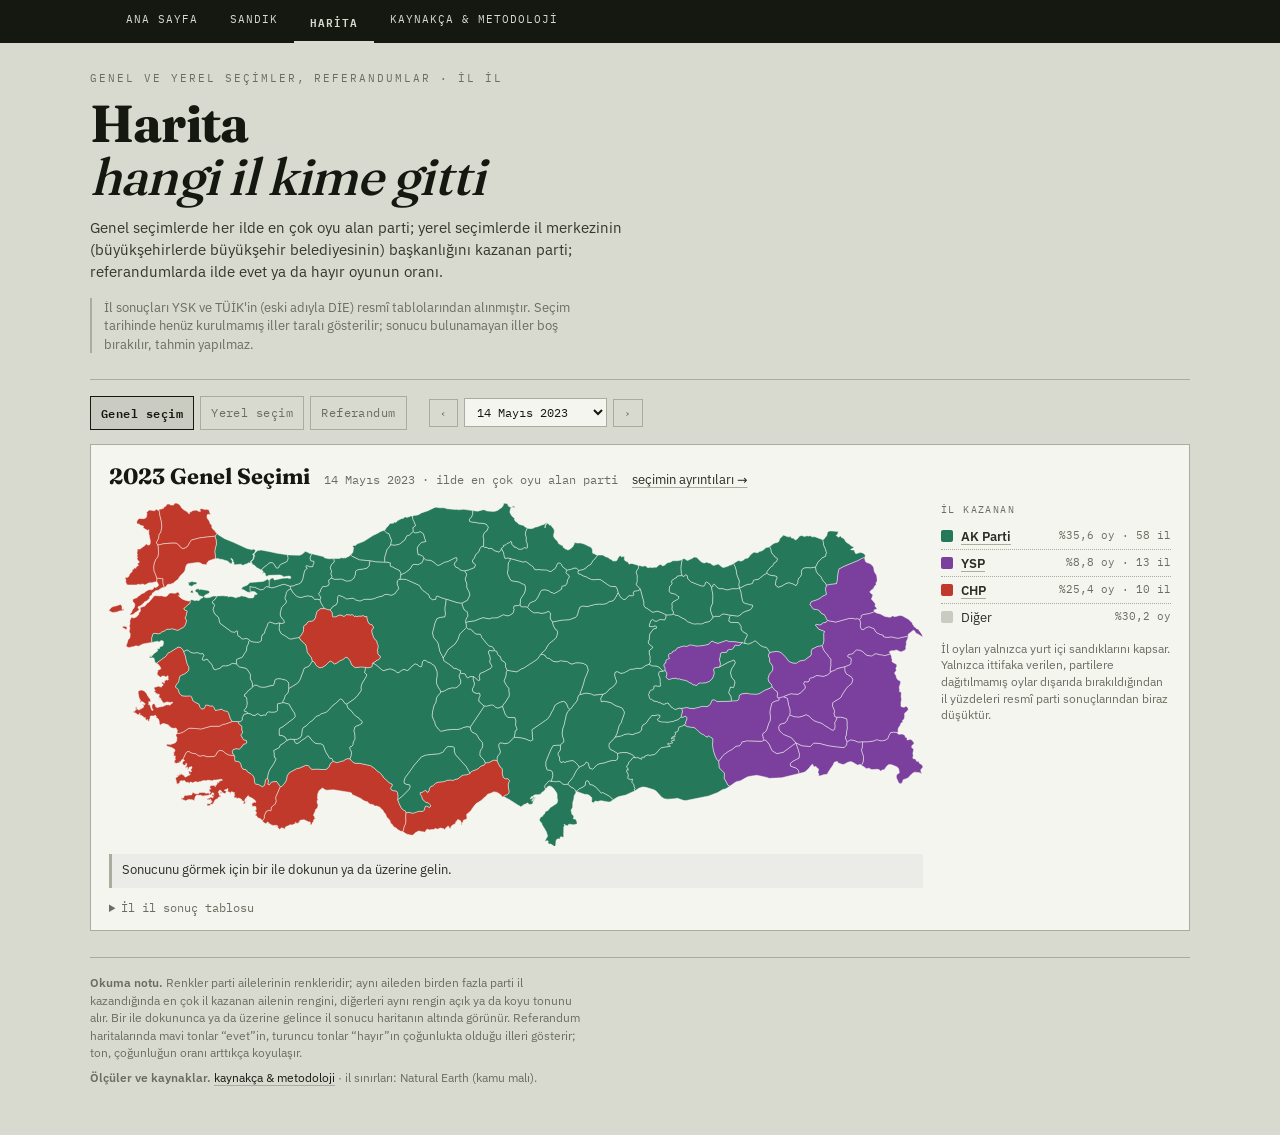
==== harita.html @ 006731db "Asıl sitenin kopyası (lizer20/soyagaci c0899a5) Deneme deposu: geliştirmeler önce burada denenir, on" ====
<!DOCTYPE html>
<html lang="tr">
<meta charset="utf-8">
<title>Harita — Türkiye Siyasi Partileri Soyağacı</title>
<meta name="viewport" content="width=device-width, initial-scale=1">
<meta name="description" content="Genel ve yerel seçimlerde hangi partinin hangi ilde birinci çıktığı, referandumlarda illerin evet ya da hayır dediği, Türkiye haritası üzerinde.">
<meta property="og:type" content="website">
<meta property="og:title" content="Harita — Türkiye Siyasi Partileri Soyağacı">
<meta property="og:description" content="Seçimlerde il il kazanan partiler, Türkiye haritası üzerinde.">
<meta property="og:locale" content="tr_TR">
<meta property="og:site_name" content="Türkiye Siyasi Partileri Soyağacı">
<meta property="og:url" content="https://emrebiltekin.me/soyagaci/harita.html">
<meta property="og:image" content="https://emrebiltekin.me/soyagaci/paylasim/kapak-harita.png">
<meta property="og:image:width" content="1200">
<meta property="og:image:height" content="630">
<meta property="og:image:alt" content="Türkiye haritası: illerde birinci çıkan partiler">
<meta name="twitter:card" content="summary_large_image">
<meta name="twitter:title" content="Harita — Türkiye Siyasi Partileri Soyağacı">
<meta name="twitter:description" content="Seçimlerde il il kazanan partiler, Türkiye haritası üzerinde.">
<meta name="twitter:image" content="https://emrebiltekin.me/soyagaci/paylasim/kapak-harita.png">
<link rel="canonical" href="https://emrebiltekin.me/soyagaci/harita.html">
<link rel="icon" href="paylasim/simge.svg" type="image/svg+xml">
<link rel="apple-touch-icon" href="paylasim/simge-180.png">
<meta name="theme-color" content="#151810">
<link rel="stylesheet" href="ortak.css">
<link rel="stylesheet" href="harita.css">

<nav class="ustmenu">
  <div class="ustmenu-ic">
    <a href="index.html" class="ustmenu-link">Ana sayfa</a>
    <a href="sandik.html" class="ustmenu-link">Sandık</a>
    <a href="harita.html" class="ustmenu-link aktif">Harita</a>
    <a href="kaynakca.html" class="ustmenu-link">Kaynakça<span class="uzun"> &amp; metodoloji</span></a>
  </div>
</nav>
<div class="wrap">
  <header>
    <div class="eyebrow">genel ve yerel seçimler, referandumlar · il il</div>
    <h1>Harita<br><em>hangi il kime gitti</em></h1>
    <p class="lede">Genel seçimlerde her ilde en çok oyu alan parti; yerel seçimlerde il merkezinin (büyükşehirlerde
      büyükşehir belediyesinin) başkanlığını kazanan parti; referandumlarda ilde evet ya da hayır oyunun oranı.</p>
    <p class="disclaimer">İl sonuçları YSK ve TÜİK'in (eski adıyla DİE) resmî tablolarından alınmıştır. Seçim tarihinde henüz
      kurulmamış iller taralı gösterilir; sonucu bulunamayan iller boş bırakılır, tahmin yapılmaz.</p>
  </header>

  <div class="araclar h-araclar">
    <div class="turlar" role="group" aria-label="Seçim türü">
      <button type="button" class="tur-dugme" data-tur="genel" aria-pressed="true">Genel seçim</button>
      <button type="button" class="tur-dugme" data-tur="yerel" aria-pressed="false">Yerel seçim</button>
      <button type="button" class="tur-dugme" data-tur="referandum" aria-pressed="false">Referandum</button>
    </div>
    <div class="h-secim">
      <button type="button" class="temizle-buton" id="hOnceki" aria-label="Önceki seçim">‹</button>
      <label class="gizli" for="hSecim">Seçim</label>
      <select id="hSecim"></select>
      <button type="button" class="temizle-buton" id="hSonraki" aria-label="Sonraki seçim">›</button>
    </div>
  </div>

  <section class="h-sahne" aria-live="polite">
    <div class="h-baslik" id="hBaslik"></div>
    <div class="h-duzen">
      <div><div class="h-cizim" id="hCizim"></div>
        <div class="h-secili" id="hSecili"></div></div>
      <div class="h-yan" id="hYan"></div>
    </div>
    <details class="h-ayrinti">
      <summary>İl il sonuç tablosu</summary>
      <div id="hTablo"></div>
    </details>
  </section>

  <footer>
    <p><b>Okuma notu.</b> Renkler parti ailelerinin renkleridir; aynı aileden birden fazla parti il
      kazandığında en çok il kazanan ailenin rengini, diğerleri aynı rengin açık ya da koyu tonunu alır.
      Bir ile dokununca ya da üzerine gelince il sonucu haritanın altında görünür. Referandum haritalarında mavi tonlar “evet”in, turuncu tonlar “hayır”ın çoğunlukta olduğu illeri gösterir; ton, çoğunluğun oranı arttıkça koyulaşır.</p>
    <p><b>Ölçüler ve kaynaklar.</b> <a href="kaynakca.html#harita">kaynakça &amp; metodoloji</a> ·
      il sınırları: Natural Earth (kamu malı).</p>
  </footer>
</div>

<script src="veri/partiler.js"></script>
<script src="veri/sandik.js"></script>
<script src="veri/iller.js"></script>
<script src="veri/il-sonuclari.js"></script>
<script src="ortak.js"></script>
<script src="sandik-mantik.js"></script>
<script src="harita-mantik.js"></script>
<script src="harita-sayfa.js"></script>
---- ortak.css ----
/* Türkiye Siyasi Partileri Soyağacı — ortak stiller (fontlar, tasarım tokenları, üst menü, temel tipografi). index.html ve kaynakca.html tarafından paylaşılır. */

  /* Yerel fontlar (Google Fonts'tan gomulu, harici istek yok). Latin-ext dilimleri Latin Extended-A'ya (U+0100-017F),
     değişken eksenler kullanılan kalınlık aralığına daraltıldı: Fraunces 500-700, Plex Sans 400-600 (araclar/font-incelt.py). */
  @font-face{
    font-family:"Fraunces";font-style:normal;font-weight:500 700;font-display:swap;
    src:url([data-uri]) format("woff2");
    unicode-range:U+0100-017F;
  }
  @font-face{
    font-family:"Fraunces";font-style:normal;font-weight:500 700;font-display:swap;
    src:url([data-uri]) format("woff2");
    unicode-range:U+0000-00FF, U+0131, U+0152-0153, U+02BB-02BC, U+02C6, U+02DA, U+02DC, U+0304, U+0308, U+0329, U+2000-206F, U+20AC, U+2122, U+2191, U+2193, U+2212, U+2215, U+FEFF, U+FFFD;
  }
  @font-face{
    font-family:"IBM Plex Mono";font-style:normal;font-weight:400;font-display:swap;
    src:url([data-uri]) format("woff2");
    unicode-range:U+0100-017F;
  }
  @font-face{
    font-family:"IBM Plex Mono";font-style:normal;font-weight:400;font-display:swap;
    src:url([data-uri]) format("woff2");
    unicode-range:U+0000-00FF, U+0131, U+0152-0153, U+02BB-02BC, U+02C6, U+02DA, U+02DC, U+0304, U+0308, U+0329, U+2000-206F, U+20AC, U+2122, U+2191, U+2193, U+2212, U+2215, U+FEFF, U+FFFD;
  }
  @font-face{
    font-family:"IBM Plex Mono";font-style:normal;font-weight:500;font-display:swap;
    src:url([data-uri]) format("woff2");
    unicode-range:U+0100-017F;
  }
  @font-face{
    font-family:"IBM Plex Mono";font-style:normal;font-weight:500;font-display:swap;
    src:url([data-uri]) format("woff2");
    unicode-range:U+0000-00FF, U+0131, U+0152-0153, U+02BB-02BC, U+02C6, U+02DA, U+02DC, U+0304, U+0308, U+0329, U+2000-206F, U+20AC, U+2122, U+2191, U+2193, U+2212, U+2215, U+FEFF, U+FFFD;
  }
  @font-face{
    font-family:"IBM Plex Mono";font-style:normal;font-weight:600;font-display:swap;
    src:url([data-uri]) format("woff2");
    unicode-range:U+0100-017F;
  }
  @font-face{
    font-family:"IBM Plex Mono";font-style:normal;font-weight:600;font-display:swap;
    src:url([data-uri]) format("woff2");
    unicode-range:U+0000-00FF, U+0131, U+0152-0153, U+02BB-02BC, U+02C6, U+02DA, U+02DC, U+0304, U+0308, U+0329, U+2000-206F, U+20AC, U+2122, U+2191, U+2193, U+2212, U+2215, U+FEFF, U+FFFD;
  }
  @font-face{
    font-family:"IBM Plex Sans";font-style:normal;font-weight:400 600;font-display:swap;
    src:url([data-uri]) format("woff2");
    unicode-range:U+0100-017F;
  }
  @font-face{
    font-family:"IBM Plex Sans";font-style:normal;font-weight:400 600;font-display:swap;
    src:url([data-uri]) format("woff2");
    unicode-range:U+0000-00FF, U+0131, U+0152-0153, U+02BB-02BC, U+02C6, U+02DA, U+02DC, U+0304, U+0308, U+0329, U+2000-206F, U+20AC, U+2122, U+2191, U+2193, U+2212, U+2215, U+FEFF, U+FFFD;
  }
  :root{
    --kagit:#D8DACF;
    --murekkep:#151810;
    --kart:#F5F5F0;
    --soluk:#6A6E60;
    --cizgi:#A9AD9E;

    /* Gelenek renkleri burada tanımlı değil: tek kaynak index.html içindeki AILE dizisidir.
       Kartlara ve panele --aile olarak JS ile yazılır, böylece renk ile veri ayrışmaz. */
  }

  *{box-sizing:border-box}
  body{margin:0}
  .wrap{
    background:var(--kagit);
    color:var(--murekkep);
    font-family:"IBM Plex Sans",system-ui,sans-serif;
    padding:28px 20px 40px;
    line-height:1.45;
  }

  header{max-width:1100px;margin:0 auto 26px}
  .eyebrow{
    font-family:"IBM Plex Mono",monospace;font-size:11px;letter-spacing:.18em;
    text-transform:uppercase;color:var(--soluk);margin-bottom:10px;
  }
  h1{
    font-family:"Fraunces",Georgia,serif;font-weight:700;
    font-size:clamp(30px,5.2vw,52px);line-height:1.02;margin:0 0 14px;
    letter-spacing:-.015em;
  }
  h1 em{font-style:italic;font-weight:500}
  .lede{max-width:62ch;font-size:15px;color:#33372B;margin:0 0 6px}
  .disclaimer{
    max-width:62ch;font-size:12.5px;color:var(--soluk);
    border-left:2px solid var(--cizgi);padding-left:12px;margin-top:16px;
  }

  /* ---------- üst menü ---------- */
  .ustmenu{background:var(--murekkep)}
  .ustmenu-ic{
    max-width:1100px;margin:0 auto;padding:0 20px;
    display:flex;flex-wrap:wrap;
  }
  .ustmenu-link{
    font-family:"IBM Plex Mono",monospace;font-size:11px;letter-spacing:.09em;
    text-transform:uppercase;color:var(--kagit);text-decoration:none;
    padding:12px 16px 10px;border-bottom:2px solid transparent;
  }
  .ustmenu-link:hover{border-bottom-color:rgba(216,218,207,.4)}
  .ustmenu-link.aktif{border-bottom-color:var(--kagit);font-weight:600}
  .ustmenu-link:focus-visible{outline:2px solid var(--kagit);outline-offset:-2px}

  /* ---------- footer ---------- */
  footer{
    max-width:1100px;margin:26px auto 0;padding-top:16px;border-top:1px solid var(--cizgi);
    font-size:12px;color:var(--soluk);
  }
  footer p{margin:0 0 8px;max-width:70ch}
  footer a{color:var(--murekkep);text-underline-offset:3px;text-decoration-color:var(--cizgi)}
  footer a:hover{text-decoration-color:currentColor}

  /* ---------- ortak bileşenler: dönem bandı, kart kutusu, rozet, açıklama paneli ---------- */
  .araclar{
    max-width:1100px;margin:18px auto 0;padding-top:16px;border-top:1px solid var(--cizgi);
    display:flex;flex-wrap:wrap;align-items:center;gap:14px 22px;
  }
  .yil-filtre{
    display:flex;align-items:center;gap:9px;font-family:"IBM Plex Mono",monospace;
    font-size:11px;color:var(--soluk);letter-spacing:.06em;
  }
  .yil-filtre input[type=range]{width:170px;accent-color:var(--murekkep)}
  .yil-deger{font-weight:600;color:var(--murekkep);min-width:32px;display:inline-block}
  /* arama kutusu (Soyağacı ve Sandık) */
  .ara-kutu{
    font-family:"IBM Plex Sans",sans-serif;font-size:13px;color:var(--murekkep);
    background:var(--kart);border:1px solid var(--cizgi);padding:7px 10px;
    width:330px;max-width:60vw;
  }
  .ara-kutu::placeholder{color:var(--soluk)}
  .ara-kutu:focus-visible{outline:2px solid var(--murekkep);outline-offset:1px}

  /* tür düğmeleri (Sandık ve Harita) */
  .turlar{display:flex;flex-wrap:wrap;gap:6px}
  .tur-dugme{
    font-family:"IBM Plex Mono",monospace;font-size:11.5px;letter-spacing:.04em;
    padding:6px 10px;border:1px solid var(--cizgi);background:none;color:var(--soluk);cursor:pointer;
    transition:background .12s,color .12s,border-color .12s;
  }
  .tur-dugme:hover{border-color:var(--murekkep);color:var(--murekkep)}
  .tur-dugme[aria-pressed="true"]{border-color:var(--murekkep);color:var(--murekkep);background:rgba(21,24,16,.07);font-weight:600}
  .tur-dugme:focus-visible{outline:2px solid var(--murekkep);outline-offset:2px}
  .temizle-buton{
    font-family:"IBM Plex Mono",monospace;font-size:11px;letter-spacing:.05em;color:var(--soluk);
    background:none;border:1px solid var(--cizgi);padding:6px 10px;cursor:pointer;
  }
  .temizle-buton:hover{background:var(--murekkep);color:var(--kagit);border-color:var(--murekkep)}
  .temizle-buton.aktif{color:var(--murekkep);border-color:var(--murekkep);font-weight:600}
  .temizle-buton.aktif:hover{color:var(--kagit)}
  .temizle-buton:focus-visible{outline:2px solid var(--murekkep);outline-offset:2px}

  .banner{
    position:relative;z-index:1;
    background:var(--murekkep);color:var(--kagit);
    display:flex;align-items:baseline;gap:14px;flex-wrap:wrap;
    padding:7px 14px;margin:0 0 14px;
  }
  .banner .yil{font-family:"IBM Plex Mono",monospace;font-weight:600;font-size:12px;letter-spacing:.1em}
  .banner .ad{font-family:"Fraunces",serif;font-size:14px;font-style:italic;opacity:.85}
  .banner:not(.kesinti){cursor:pointer}
  .banner:not(.kesinti):focus-visible{outline:2px solid var(--kagit);outline-offset:-3px}
  .banner .ok{
    display:inline-block;margin-left:auto;font-family:"IBM Plex Mono",monospace;
    font-size:14px;line-height:1;
  }
  .banner.kesinti .ok{display:none}
  .banner.kesinti{background:#7A1509}
  .banner.kesinti .ad{opacity:1;font-style:normal;font-weight:600;font-family:"IBM Plex Sans",sans-serif;font-size:12.5px}

  .satir.kapali{display:none}

  .kart{
    background:var(--kart);
    border:1px solid var(--cizgi);
    border-left:4px solid var(--aile);
    padding:9px 11px 10px;
    position:relative;
    transition:box-shadow .18s, transform .18s, opacity .18s;
  }

  .rozet{
    font-family:"IBM Plex Mono",monospace;font-size:9px;font-weight:600;
    letter-spacing:.07em;text-transform:uppercase;
    padding:1px 5px;border:1px solid currentColor;white-space:nowrap;
  }
  .r-kapatildi{color:#7A1509}
  .r-faal{color:#25795A}
  .r-katildi{color:#5C5F52}

  .kart{cursor:pointer}
  .kart:hover{transform:translateY(-2px);box-shadow:0 4px 0 rgba(21,24,16,.18)}
  .kart:focus-visible{outline:2px solid var(--murekkep);outline-offset:2px}

  /* ---------- açıklama paneli ---------- */
  #perde{
    position:fixed;inset:0;background:rgba(21,24,16,.35);
    opacity:0;pointer-events:none;transition:opacity .22s;z-index:40;
  }
  #perde.acik{opacity:1;pointer-events:auto}

  #panel{
    position:fixed;top:0;right:0;bottom:0;width:min(420px,100%);
    background:var(--kart);border-left:6px solid var(--aile,#151810);
    z-index:50;overflow-y:auto;padding:26px 24px 40px;
    transform:translateX(102%);transition:transform .26s cubic-bezier(.4,0,.2,1);
    box-shadow:-6px 0 0 rgba(21,24,16,.12);
  }
  #panel.acik{transform:translateX(0)}

  #kapat{
    position:absolute;top:16px;right:18px;background:none;border:1px solid var(--cizgi);
    color:var(--soluk);font-family:"IBM Plex Mono",monospace;font-size:13px;
    width:30px;height:30px;cursor:pointer;line-height:1;
  }
  #kapat:hover{background:var(--murekkep);color:var(--kagit);border-color:var(--murekkep)}

  #panel .p-kisa{
    font-family:"Fraunces",serif;font-weight:700;font-size:30px;line-height:1.05;
    color:var(--aile);margin:0 0 6px;letter-spacing:-.02em;padding-right:40px;
  }
  #panel .p-ad{font-size:14px;color:#2A2E22;margin-bottom:14px;padding-right:30px}
  #panel .p-meta{
    font-family:"IBM Plex Mono",monospace;font-size:11.5px;color:var(--soluk);
    display:flex;align-items:center;gap:8px;flex-wrap:wrap;
    padding-bottom:14px;border-bottom:1px solid var(--cizgi);margin-bottom:16px;
  }
  #panel .p-etiket{
    font-family:"IBM Plex Mono",monospace;font-size:10px;letter-spacing:.14em;
    text-transform:uppercase;color:var(--soluk);margin:20px 0 7px;
  }
  #panel .p-kurucu{font-size:13px;color:#2A2E22;line-height:1.5}
  #panel .p-ozet{font-size:13.5px;color:#2A2E22;line-height:1.6}
  #panel .p-sembol{
    font-size:12.5px;color:#2A2E22;
    border:1px dashed var(--cizgi);padding:8px 10px;margin-top:6px;
  }
  #panel ul{list-style:none;margin:0;padding:0}
  #panel li{
    font-size:12.5px;padding:7px 0;border-bottom:1px dotted var(--cizgi);
    display:flex;gap:9px;align-items:baseline;
  }
  #panel li b{color:#2A2E22;font-weight:600;flex:none}
  #panel li span{color:var(--soluk);font-size:11.5px}
  #panel li i{width:8px;height:8px;border-radius:50%;flex:none;align-self:center}
  #panel li .p-bnot{display:block;font-style:normal;font-size:11px;line-height:1.4;margin-top:2px}
  #panel .p-dipnot{font-size:12px;color:var(--soluk);line-height:1.45;margin:6px 0 4px}
  #panel .p-hk-ozet{font-size:13px;margin-bottom:2px}
  .p-git{
    background:none;border:none;padding:0;cursor:pointer;text-align:left;
    font:inherit;color:#2A2E22;font-weight:600;text-decoration:underline;
    text-decoration-color:var(--cizgi);text-underline-offset:3px;
  }
  .p-git:hover{text-decoration-color:currentColor}

  @media (prefers-reduced-motion:reduce){*{transition:none!important}}
  @media (max-width:700px){ .wrap{padding:20px 14px 30px} }

  @media (max-width:760px){
    #panel{
      top:auto;left:0;right:0;bottom:0;width:100%;max-height:78vh;
      border-left:none;border-top:6px solid var(--aile,#151810);
      transform:translateY(102%);box-shadow:0 -6px 0 rgba(21,24,16,.12);
      padding:22px 18px 34px;
    }
    #panel.acik{transform:translateY(0)}

    .araclar{gap:12px}
    .ara-kutu{width:100%;max-width:none}
    .yil-filtre{width:100%}
    .yil-filtre input[type=range]{flex:1;height:32px}
  }
  /* Telefon: küçük yazılar okunur boyuta, dokunma alanları parmağa uygun */
  @media (max-width:560px){
    .ustmenu-link .uzun{display:none}
    .ustmenu-ic{padding:0 6px;flex-wrap:nowrap;justify-content:space-between}
    .ustmenu-link{padding:14px 8px 12px;letter-spacing:.06em}
    .rozet{font-size:10.5px;padding:2px 6px}
    .p-git{padding:3px 0}
    .tur-dugme{min-height:38px;padding-left:12px;padding-right:12px}
  }
---- harita.css ----
/* Harita sayfası ve Sandık panelindeki küçük harita. Ortak bileşenler ortak.css'te. */
:root{--h-bos:#ECECE6;--h-yok:#E4E5DC;--h-cizgi:#B9BCAE}
.h-harita{display:block;width:100%;height:auto}
.h-harita .h-il{stroke:#F5F5F0;stroke-width:.6;stroke-linejoin:round;transition:opacity .15s}
.h-harita .h-bilinmiyor{stroke:var(--cizgi)}
@media (hover:hover){
  .h-harita:hover .h-il{opacity:.55}
  .h-harita .h-il:hover{opacity:1;stroke:var(--murekkep);stroke-width:1.2}
}
.h-lejant{list-style:none;margin:0;padding:0;font-size:12.5px;color:#2A2E22}
.h-lejant li{display:flex;align-items:center;gap:8px;padding:4px 0;border-bottom:1px dotted var(--cizgi)}
.h-lejant li:last-child{border-bottom:none}
.h-lejant i{width:12px;height:12px;flex:none;border-radius:2px}
.h-lejant .h-i-bos{background:var(--h-bos);border:1px solid var(--cizgi);box-sizing:border-box}
.h-lejant .h-i-diger{background:#C9CBC0}
.h-lejant .h-i-yok{background:repeating-linear-gradient(45deg,var(--h-yok) 0 3px,var(--h-cizgi) 3px 4.5px)}
.h-lejant .h-taraf{border-bottom:none;padding-top:8px}
.h-lejant .h-taraf b{font-weight:600}
.h-lejant .h-not{font-size:11px;color:var(--soluk);border-bottom:none;padding-top:0}
.h-lejant span{margin-left:auto;font-family:"IBM Plex Mono",monospace;font-size:11px;color:var(--soluk)}
.h-ozet{margin-bottom:14px}
.h-ozet-cubuk{display:flex;height:12px;margin:6px 0 4px;background:var(--h-bos)}
.h-ozet-cubuk span{display:block;height:100%}
.h-ozet-cubuk span+span{margin-left:2px}
.h-ozet .h-lejant b{font-weight:600}
.h-ozet .h-lejant span{font-size:12px;color:#2A2E22}
.h-ozet-karar{font-family:"IBM Plex Mono",monospace;font-size:11px;letter-spacing:.06em;text-transform:uppercase;color:var(--soluk);margin-top:4px}
.gizli{position:absolute;width:1px;height:1px;overflow:hidden;clip:rect(0 0 0 0);white-space:nowrap}

/* sayfa */
.h-araclar{max-width:1100px;margin:0 auto 14px}
.h-secim{display:flex;align-items:center;gap:6px}
.h-secim select{font-family:"IBM Plex Mono",monospace;font-size:12px;padding:5px 8px;border:1px solid var(--cizgi);
  background:var(--kart);color:var(--murekkep)}
.h-sahne{max-width:1100px;margin:0 auto;background:var(--kart);border:1px solid var(--cizgi);padding:16px 18px 14px}
.h-baslik{display:flex;flex-wrap:wrap;align-items:baseline;gap:6px 14px;margin-bottom:10px}
.h-baslik b{font-family:"Fraunces",serif;font-size:22px;font-weight:700}
.h-baslik span{font-family:"IBM Plex Mono",monospace;font-size:11.5px;color:var(--soluk)}
.h-baslik a{font-size:12.5px;color:#2A2E22;text-underline-offset:3px;text-decoration-color:var(--cizgi)}
.h-duzen{display:grid;grid-template-columns:minmax(0,1fr) 230px;gap:18px;align-items:start}
.h-yan .p-etiket{font-family:"IBM Plex Mono",monospace;font-size:10px;letter-spacing:.14em;text-transform:uppercase;
  color:var(--soluk);margin:0 0 6px}
.h-yan .h-not{font-size:11.5px;color:var(--soluk);line-height:1.45;margin-top:10px}
.h-bos-mesaj{padding:40px 10px;text-align:center;color:var(--soluk);font-size:13px}
.h-ayrinti{margin-top:12px;font-size:12.5px}
.h-ayrinti summary{cursor:pointer;font-family:"IBM Plex Mono",monospace;font-size:11.5px;color:var(--soluk)}
.h-tablo{width:100%;border-collapse:collapse;margin-top:8px}
.h-tablo th,.h-tablo td{text-align:left;padding:4px 6px;border-bottom:1px dotted var(--cizgi);font-weight:400}
.h-tablo thead th{font-family:"IBM Plex Mono",monospace;font-size:10px;letter-spacing:.1em;text-transform:uppercase;color:var(--soluk)}
.h-tablo tbody th{font-weight:600}
.h-secili{min-height:2.6em;margin-top:8px;padding:7px 10px;font-size:13px;line-height:1.4;color:#2A2E22;
  background:rgba(21,24,16,.04);border-left:3px solid var(--cizgi)}
.h-secili:empty{display:none}
.h-harita .h-il.h-secik{stroke:var(--murekkep);stroke-width:1.6;opacity:1}
.h-harita .h-il{cursor:pointer}
@media (max-width:560px){
  .h-secim select{min-height:38px}
  .h-secim button{min-width:38px;min-height:38px}
  .h-yan .p-etiket,.h-tablo thead th{font-size:11px}
  .h-lejant li{padding:7px 0}
  .h-ayrinti{overflow-x:auto}
  .h-tablo{font-size:12px}
  .h-tablo th,.h-tablo td{padding-left:4px;padding-right:4px}
}
@media (max-width:760px){
  .h-duzen{grid-template-columns:1fr}
  .h-sahne{padding:12px 10px}
}

/* Sandık panelindeki küçük harita */
#panel .p-harita{margin:6px 0 4px}
#panel .p-harita .h-lejant{margin-top:8px;font-size:12px}
#panel .p-harita-bag{font-size:12px;margin-top:6px}
#panel .p-harita-bag a{color:#2A2E22;text-underline-offset:3px;text-decoration-color:var(--cizgi)}
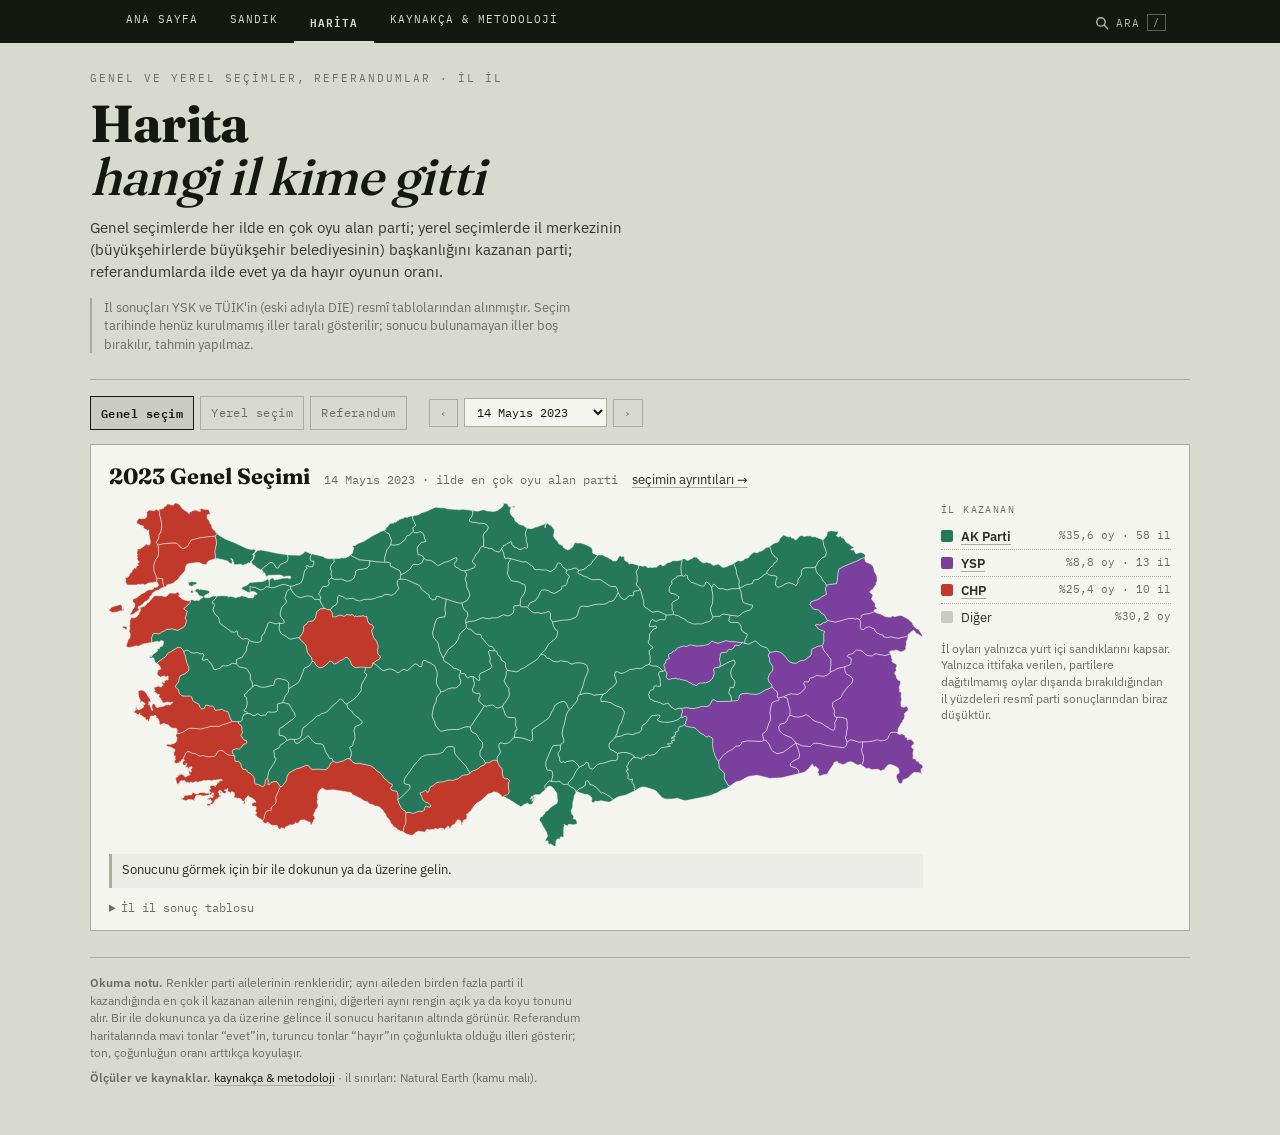
==== commit 3e0ddc44: "Hızlı arama: her sayfada üst menüden, / ya da Ctrl+K ile - Partiler, genel başkanlar, seçimler ve hü" ====
--- a/harita.html
+++ b/harita.html
@@ -19,6 +19,7 @@
 <meta name="twitter:description" content="Seçimlerde il il kazanan partiler, Türkiye haritası üzerinde.">
 <meta name="twitter:image" content="https://emrebiltekin.me/soyagaci/paylasim/kapak-harita.png">
 <link rel="canonical" href="https://emrebiltekin.me/soyagaci/harita.html">
+<meta name="robots" content="noindex">
 <link rel="icon" href="paylasim/simge.svg" type="image/svg+xml">
 <link rel="apple-touch-icon" href="paylasim/simge-180.png">
 <meta name="theme-color" content="#151810">
@@ -87,3 +88,4 @@
 <script src="sandik-mantik.js"></script>
 <script src="harita-mantik.js"></script>
 <script src="harita-sayfa.js"></script>
+<script src="hizli-ara.js"></script>
--- a/ortak.css
+++ b/ortak.css
@@ -105,6 +105,69 @@
   .ustmenu-link.aktif{border-bottom-color:var(--kagit);font-weight:600}
   .ustmenu-link:focus-visible{outline:2px solid var(--kagit);outline-offset:-2px}
 
+  /* ---------- hızlı arama (hizli-ara.js): menü düğmesi ve arama kutusu ---------- */
+  .ustmenu-ara{
+    margin-left:auto;display:flex;align-items:center;gap:7px;background:none;border:0;cursor:pointer;
+    color:var(--kagit);font-family:"IBM Plex Mono",monospace;font-size:11px;letter-spacing:.09em;
+    text-transform:uppercase;padding:10px 4px 8px 16px;opacity:.82;transition:opacity .12s;
+  }
+  .ustmenu-ara:hover{opacity:1}
+  .ustmenu-ara:focus-visible{outline:2px solid var(--kagit);outline-offset:-2px;opacity:1}
+  .ustmenu-ara kbd{font-family:inherit;font-size:10px;line-height:15px;padding:0 5px;border:1px solid rgba(216,218,207,.45)}
+
+  dialog.ha{
+    width:min(640px,calc(100% - 32px));max-height:min(580px,calc(100vh - 110px));margin:9vh auto auto;padding:0;
+    border:1px solid var(--murekkep);background:var(--kart);color:var(--murekkep);
+    font-family:"IBM Plex Sans",system-ui,sans-serif;line-height:1.4;box-shadow:0 8px 0 rgba(21,24,16,.16);
+  }
+  dialog.ha[open]{display:flex;flex-direction:column;animation:ha-gir .16s ease-out}
+  dialog.ha::backdrop{background:rgba(21,24,16,.42)}
+  @keyframes ha-gir{from{opacity:0;transform:translateY(-6px)}}
+  .ha-ust{display:flex;align-items:center;gap:11px;padding:13px 14px 13px 16px;border-bottom:1px solid var(--cizgi);color:var(--soluk)}
+  .ha-girdi{flex:1;min-width:0;border:0;background:none;outline:none;font:inherit;font-size:17px;color:var(--murekkep)}
+  .ha-girdi::placeholder{color:var(--soluk)}
+  .ha-girdi::-webkit-search-cancel-button{display:none}
+  .ha-kapat{
+    font-family:"IBM Plex Mono",monospace;font-size:10px;letter-spacing:.06em;text-transform:uppercase;
+    background:none;border:1px solid var(--cizgi);color:var(--soluk);padding:3px 7px;cursor:pointer;
+  }
+  .ha-kapat:hover{background:var(--murekkep);color:var(--kagit);border-color:var(--murekkep)}
+  .ha-liste{flex:1;overflow-y:auto;overscroll-behavior:contain;padding:4px 0 10px}
+  .ha-grup{
+    display:flex;justify-content:space-between;padding:13px 16px 5px;
+    font-family:"IBM Plex Mono",monospace;font-size:10px;letter-spacing:.14em;text-transform:uppercase;color:var(--soluk);
+  }
+  .ha-sonuc{
+    display:flex;align-items:baseline;gap:10px;min-width:0;padding:8px 16px 8px 13px;
+    border-left:3px solid transparent;color:inherit;text-decoration:none;
+  }
+  .ha-sonuc.secili{background:rgba(21,24,16,.06);border-left-color:var(--murekkep)}
+  .ha-sonuc:focus-visible{outline:2px solid var(--murekkep);outline-offset:-2px}
+  .ha-nokta{width:9px;height:9px;flex:none;align-self:center;border-radius:50%;background:var(--cizgi)}
+  .ha-bas{flex:none;max-width:60%;overflow:hidden;text-overflow:ellipsis;white-space:nowrap;font-size:14px;font-weight:600}
+  .ha-ek{min-width:0;overflow:hidden;text-overflow:ellipsis;white-space:nowrap;font-size:12.5px;color:var(--soluk)}
+  .ha-sonuc mark{background:none;color:inherit;box-shadow:inset 0 -.38em rgba(21,24,16,.13)}
+  .ha-tumu{padding-left:35px;font-family:"IBM Plex Mono",monospace;font-size:11px;color:var(--soluk)}
+  .ha-bilgi{margin:0;padding:18px 16px;font-size:13px;color:var(--soluk)}
+  .ha-ipucu{display:flex;flex-wrap:wrap;align-items:center;gap:6px;padding:14px 16px 2px;font-size:12px;color:var(--soluk)}
+  .ha-ornek{
+    font-family:"IBM Plex Mono",monospace;font-size:11px;padding:3px 8px;cursor:pointer;
+    background:none;border:1px solid var(--cizgi);color:var(--murekkep);
+  }
+  .ha-ornek:hover{background:var(--murekkep);color:var(--kagit);border-color:var(--murekkep)}
+  .ha-kisayol dl{display:grid;grid-template-columns:auto 1fr;gap:6px 14px;margin:0;padding:2px 16px 4px;font-size:12.5px}
+  .ha-kisayol dt{white-space:nowrap}
+  .ha-kisayol dd{margin:0;color:var(--soluk)}
+  .ha kbd{
+    font-family:"IBM Plex Mono",monospace;font-size:10.5px;line-height:16px;padding:0 5px;
+    border:1px solid var(--cizgi);border-bottom-width:2px;background:var(--kart);color:var(--murekkep);
+  }
+  .ha-alt{
+    display:flex;gap:18px;padding:8px 16px;border-top:1px solid var(--cizgi);
+    font-family:"IBM Plex Mono",monospace;font-size:10.5px;color:var(--soluk);
+  }
+  @media (hover:none){ .ha-alt,.ha-kisayol,.ustmenu-ara kbd{display:none} }
+
   /* ---------- footer ---------- */
   footer{
     max-width:1100px;margin:26px auto 0;padding-top:16px;border-top:1px solid var(--cizgi);
@@ -132,6 +195,8 @@
     width:330px;max-width:60vw;
   }
   .ara-kutu::placeholder{color:var(--soluk)}
+  .ara-sonuc{font-family:"IBM Plex Mono",monospace;font-size:11px;color:var(--soluk);min-width:5em}
+  .ara-sonuc:empty{display:none}
   .ara-kutu:focus-visible{outline:2px solid var(--murekkep);outline-offset:1px}
 
   /* tür düğmeleri (Sandık ve Harita) */
@@ -205,24 +270,38 @@
   #panel{
     position:fixed;top:0;right:0;bottom:0;width:min(420px,100%);
     background:var(--kart);border-left:6px solid var(--aile,#151810);
-    z-index:50;overflow-y:auto;padding:26px 24px 40px;
+    z-index:50;overflow-y:auto;overscroll-behavior:contain;padding:0 24px 40px;
     transform:translateX(102%);transition:transform .26s cubic-bezier(.4,0,.2,1);
     box-shadow:-6px 0 0 rgba(21,24,16,.12);
   }
   #panel.acik{transform:translateX(0)}
 
-  #kapat{
-    position:absolute;top:16px;right:18px;background:none;border:1px solid var(--cizgi);
-    color:var(--soluk);font-family:"IBM Plex Mono",monospace;font-size:13px;
-    width:30px;height:30px;cursor:pointer;line-height:1;
-  }
-  #kapat:hover{background:var(--murekkep);color:var(--kagit);border-color:var(--murekkep)}
+  /* üst çubuk: önceki / sonraki kayıt, bağlantı, kapat; pencere kayarken üstte kalır */
+  #panel .p-ust{
+    position:sticky;top:0;z-index:2;display:flex;align-items:center;gap:6px;
+    margin:0 -24px 14px;padding:16px 24px 10px;background:var(--kart);
+    border-bottom:1px solid transparent;transition:border-color .15s;
+  }
+  #panel .p-ust.golge{border-bottom-color:var(--cizgi)}
+  .p-bosluk{flex:1}
+  .p-dugme{
+    background:none;border:1px solid var(--cizgi);color:var(--soluk);
+    font-family:"IBM Plex Mono",monospace;font-size:13px;line-height:1;
+    min-width:30px;height:30px;padding:0 8px;cursor:pointer;
+    transition:background .12s,color .12s,border-color .12s;
+  }
+  .p-dugme:hover:not(:disabled){background:var(--murekkep);color:var(--kagit);border-color:var(--murekkep)}
+  .p-dugme:disabled{opacity:.3;cursor:default}
+  .p-dugme:focus-visible{outline:2px solid var(--murekkep);outline-offset:2px}
+  .p-gez{font-size:17px;padding:0 6px 2px}
+  .p-bag{font-size:10.5px;letter-spacing:.06em;text-transform:uppercase}
+  .p-tutamak{display:none}
 
   #panel .p-kisa{
     font-family:"Fraunces",serif;font-weight:700;font-size:30px;line-height:1.05;
-    color:var(--aile);margin:0 0 6px;letter-spacing:-.02em;padding-right:40px;
-  }
-  #panel .p-ad{font-size:14px;color:#2A2E22;margin-bottom:14px;padding-right:30px}
+    color:var(--aile);margin:0 0 6px;letter-spacing:-.02em;
+  }
+  #panel .p-ad{font-size:14px;color:#2A2E22;margin-bottom:14px}
   #panel .p-meta{
     font-family:"IBM Plex Mono",monospace;font-size:11.5px;color:var(--soluk);
     display:flex;align-items:center;gap:8px;flex-wrap:wrap;
@@ -264,9 +343,13 @@
       top:auto;left:0;right:0;bottom:0;width:100%;max-height:78vh;
       border-left:none;border-top:6px solid var(--aile,#151810);
       transform:translateY(102%);box-shadow:0 -6px 0 rgba(21,24,16,.12);
-      padding:22px 18px 34px;
+      padding:0 18px 34px;
     }
     #panel.acik{transform:translateY(0)}
+    #panel .p-ust{margin:0 -18px 12px;padding:20px 18px 10px}
+    /* aşağı çekip kapatma tutamağı */
+    .p-tutamak{display:block;position:absolute;top:7px;left:50%;width:38px;height:4px;margin-left:-19px;
+      border-radius:2px;background:var(--cizgi)}
 
     .araclar{gap:12px}
     .ara-kutu{width:100%;max-width:none}
@@ -278,6 +361,11 @@
     .ustmenu-link .uzun{display:none}
     .ustmenu-ic{padding:0 6px;flex-wrap:nowrap;justify-content:space-between}
     .ustmenu-link{padding:14px 8px 12px;letter-spacing:.06em}
+    .ustmenu-ara{margin-left:0;padding:14px 8px 12px}
+    .ustmenu-ara-yazi,.ustmenu-ara kbd{display:none}
+    dialog.ha{margin-top:10px;max-height:calc(100vh - 20px);width:calc(100% - 20px)}
+    .ha-girdi{font-size:16px}
+    .ha-alt{display:none}
     .rozet{font-size:10.5px;padding:2px 6px}
     .p-git{padding:3px 0}
     .tur-dugme{min-height:38px;padding-left:12px;padding-right:12px}
